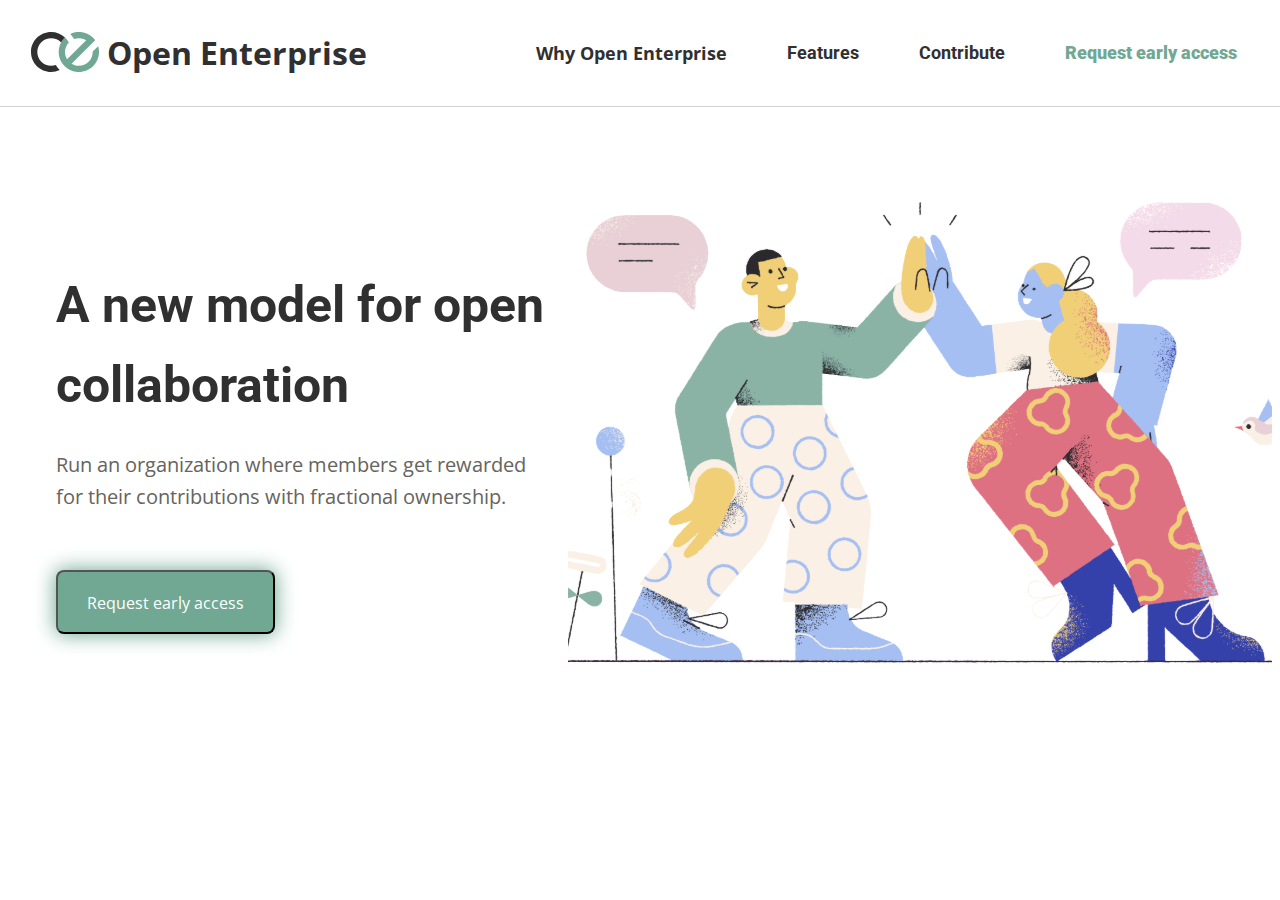
==== assets/index.html @ fc4c6888 "new chanced in style.cee" ====
<!DOCTYPE html>
<html lang="tr">
  <head>
    <meta charset="UTF-8" />
    <meta http-equiv="X-UA-Compatible" content="IE=edge" />
    <meta name="viewport" content="width=device-width, initial-scale=1.0" />
    <link rel="stylesheet" href="./style/global.css" />
    <title>Open Enterprise</title>
  </head>
  <body>
    <header>
      <div class="logo-content">
        <div class="logo">
          <img src="./image/icon/logo.svg" alt="logo" />
        </div>
        <div class="content">Open Enterprise</div>
      </div>
      <nav class="navbar">
        <ul>
          <li><a href="#" class="">Why Open Enterprise</a></li>
          <li><a href="#" class="">Features</a></li>
          <li><a href="#" class="">Contribute</a></li>
          <li><a href="#" class="">Request early access</a></li>
        </ul>
      </nav>
    </header>
    <main class="main">
      <div class="div-main">
        <section class="first-child">
          <div class="leftSection">
            <div class="title">A new model for open collaboration</div>
            <div class="description">
              Run an organization where members get rewarded for their
              contributions with fractional ownership.
            </div>
          </div>
        </section>
        <section class="last-child">
          <div class="imageSection">
            <img src="./image/about_image.svg" />
          </div>
        </section>
        <button type="submit" class="button">Request early access</button>
      </div>
    </main>
  </body>
</html>
---- assets/style/global.css ----
@import url("./reset.css");
@import url("./font.css");
@import url("./variable.css");
@import url("./style.css");
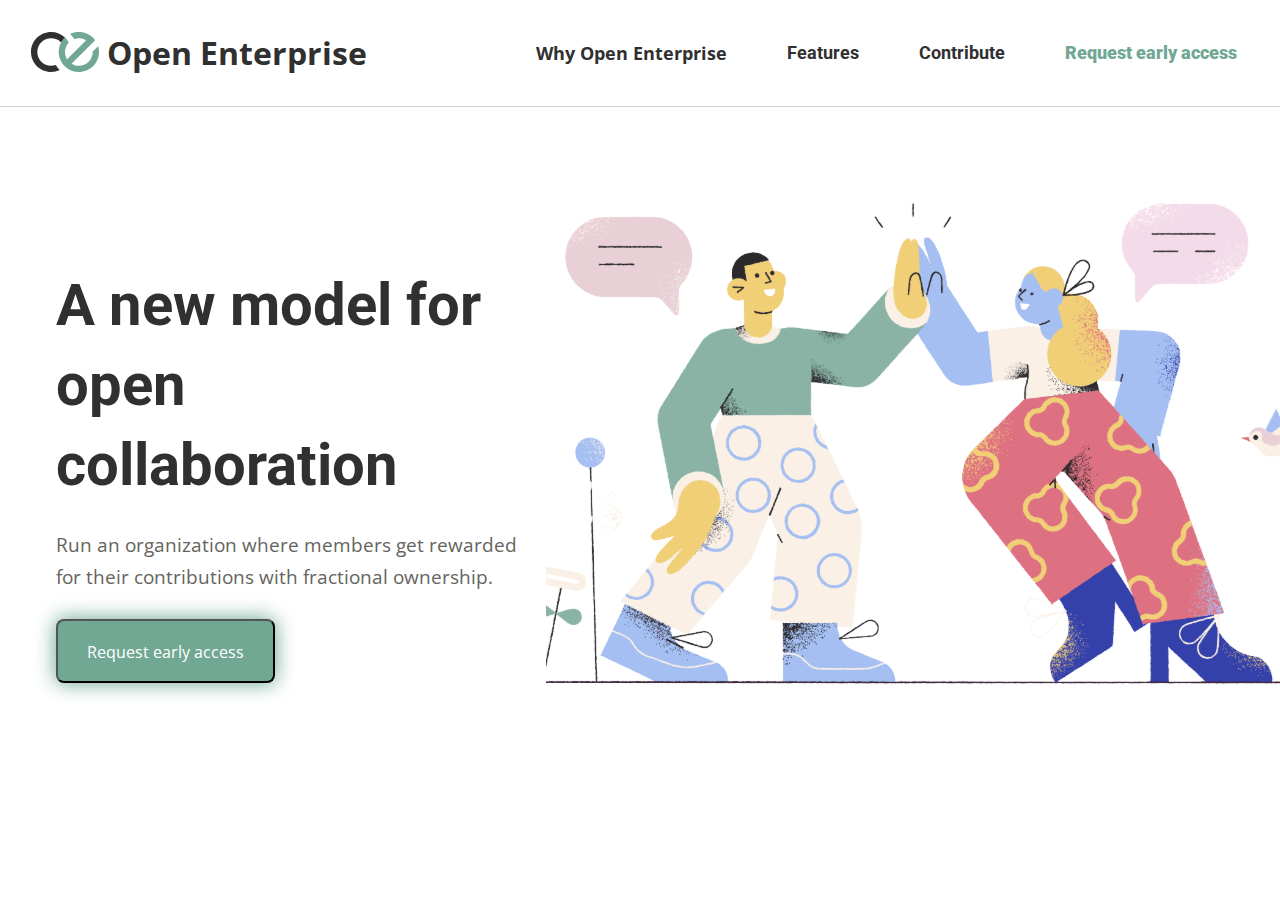
==== commit ccde3cf8: "index.html and style.css modified" ====
--- a/assets/index.html
+++ b/assets/index.html
@@ -40,8 +40,8 @@
             <img src="./image/about_image.svg" />
           </div>
         </section>
+      </div>
         <button type="submit" class="button">Request early access</button>
-      </div>
     </main>
   </body>
-</html>
+</html>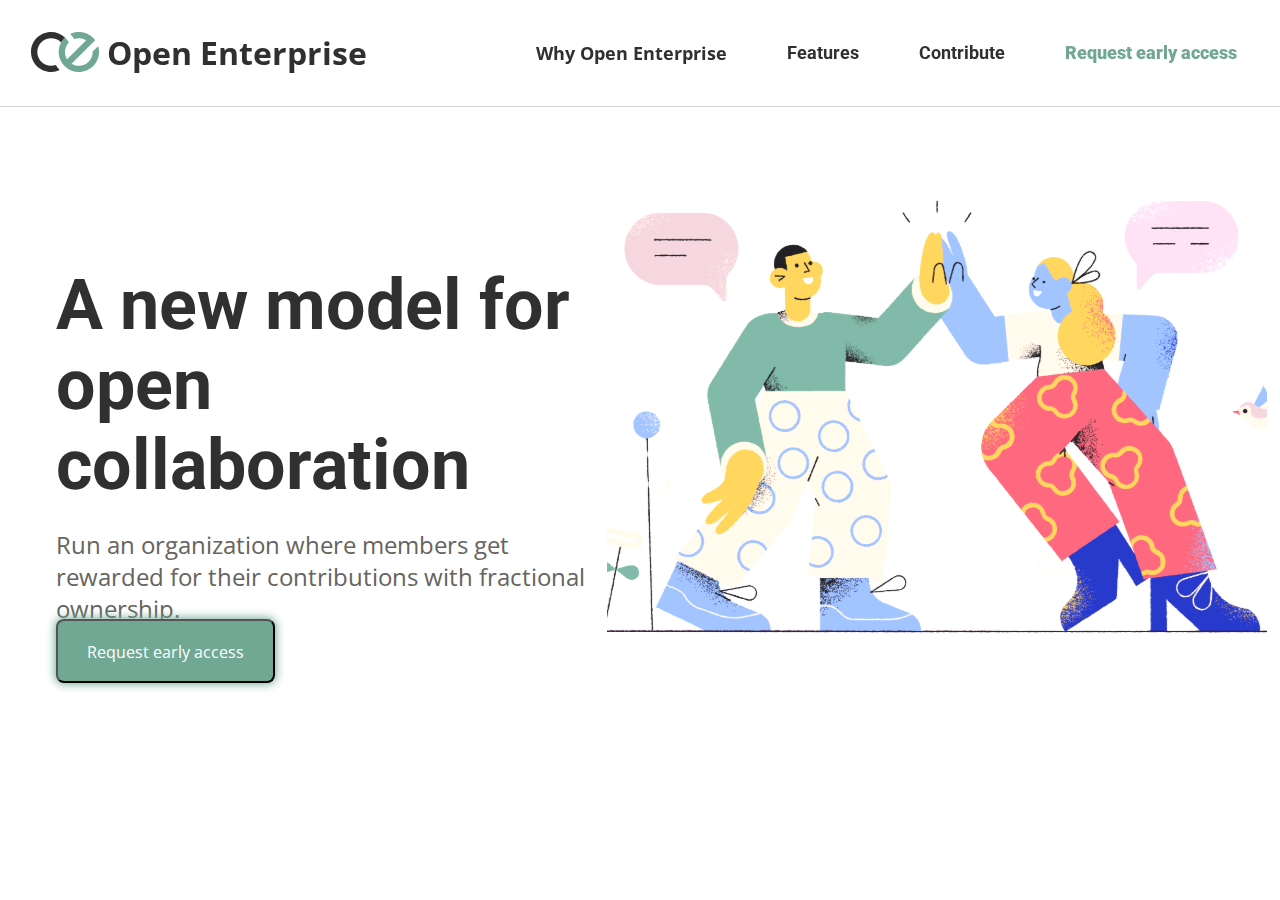
==== commit 034a3b21: "style css chanced" ====
--- a/assets/index.html
+++ b/assets/index.html
@@ -37,11 +37,11 @@
         </section>
         <section class="last-child">
           <div class="imageSection">
-            <img src="./image/about_image.svg" />
+            <img src="./image/icon/about_image.svg" />
           </div>
         </section>
       </div>
-        <button type="submit" class="button">Request early access</button>
+      <button type="submit" class="button">Request early access</button>
     </main>
   </body>
-</html>+</html>
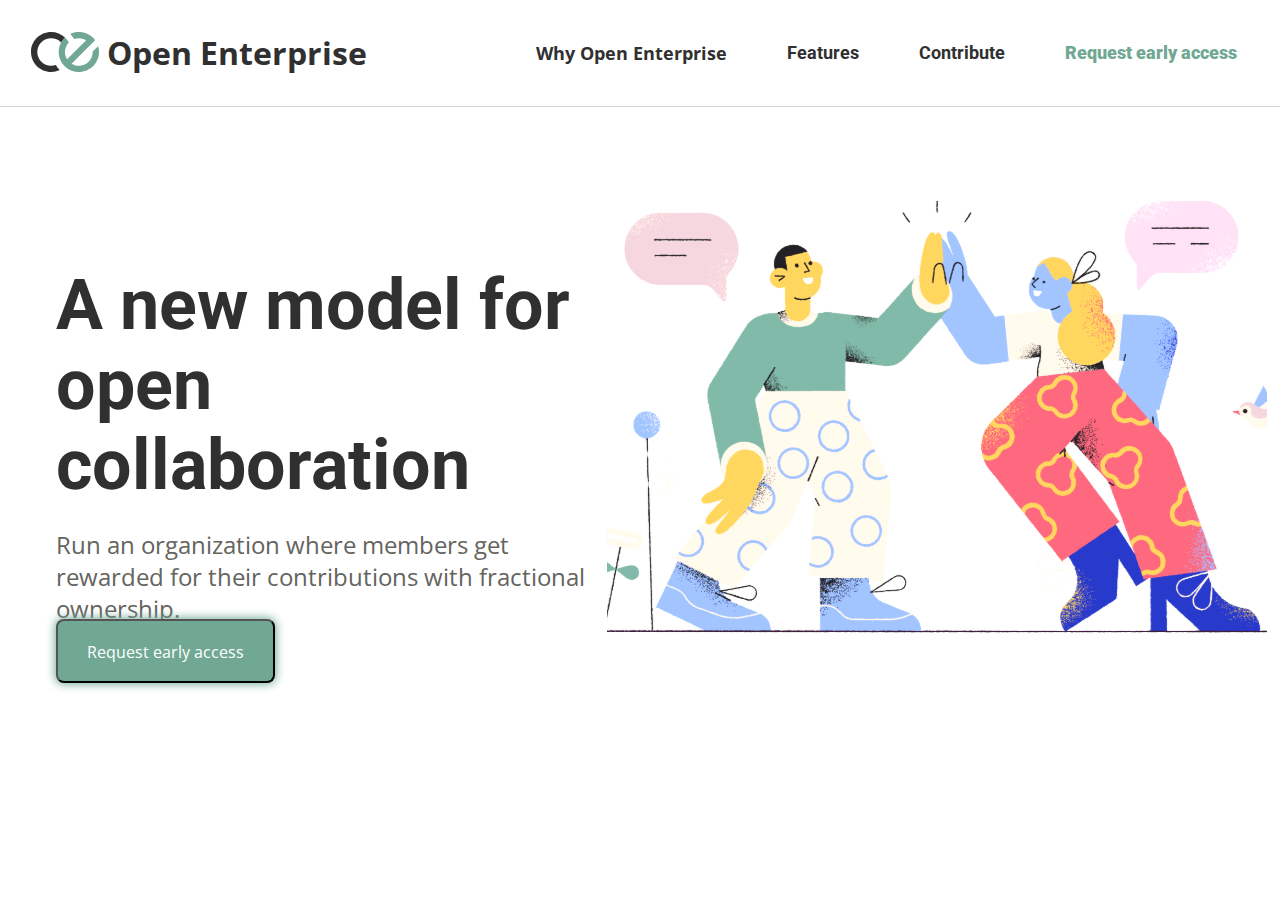
==== commit 5eead09f: "responsive dezign designed for mobile" ====
--- a/assets/index.html
+++ b/assets/index.html
@@ -11,7 +11,7 @@
     <header>
       <div class="logo-content">
         <div class="logo">
-          <img src="./image/icon/logo.svg" alt="logo" />
+          <img src="./image/logo.svg" alt="logo" />
         </div>
         <div class="content">Open Enterprise</div>
       </div>
@@ -22,6 +22,9 @@
           <li><a href="#" class="">Contribute</a></li>
           <li><a href="#" class="">Request early access</a></li>
         </ul>
+        <span>
+          <img class="hamburger-icon" src="./image/hamburger.svg" />
+        </span>
       </nav>
     </header>
     <main class="main">
@@ -37,7 +40,7 @@
         </section>
         <section class="last-child">
           <div class="imageSection">
-            <img src="./image/icon/about_image.svg" />
+            <img src="./image/about_image.svg" />
           </div>
         </section>
       </div>
--- a/assets/style/global.css
+++ b/assets/style/global.css
@@ -2,3 +2,4 @@
 @import url("./font.css");
 @import url("./variable.css");
 @import url("./style.css");
+@import url("./responsive.css");
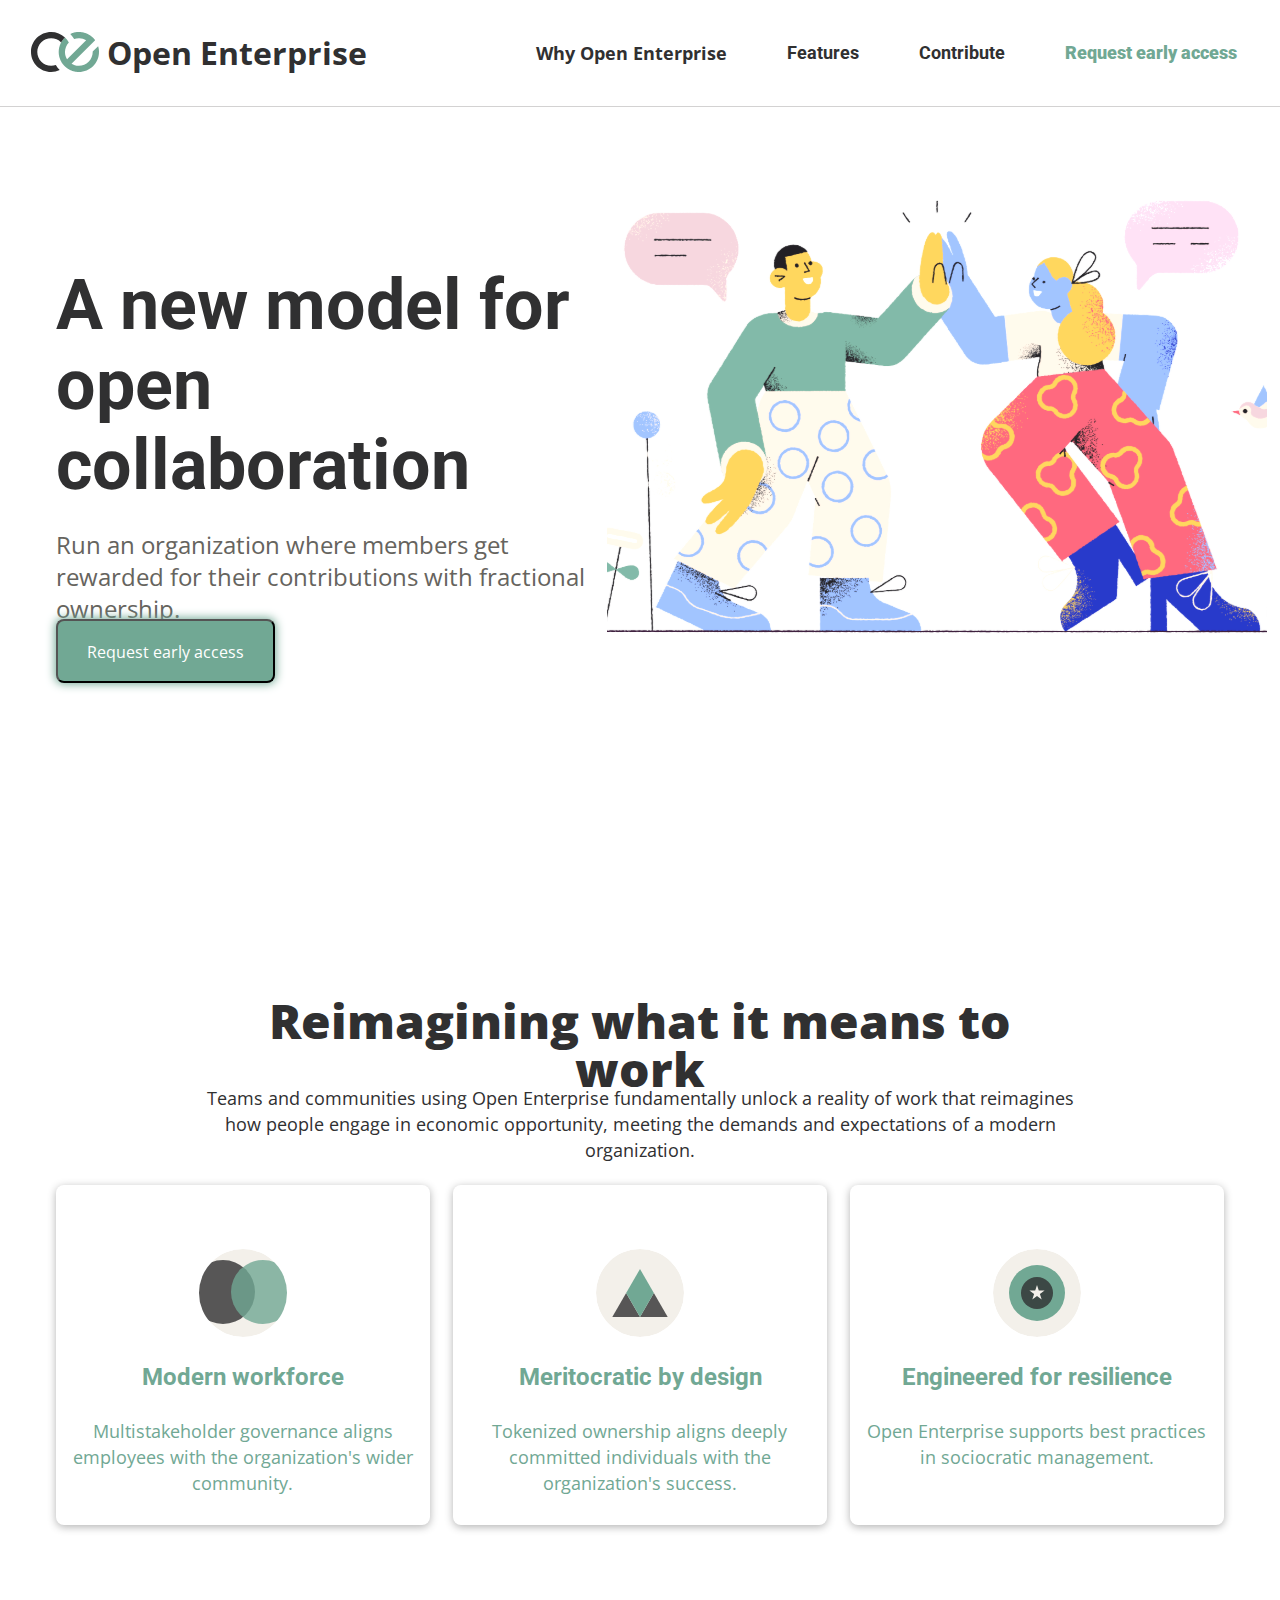
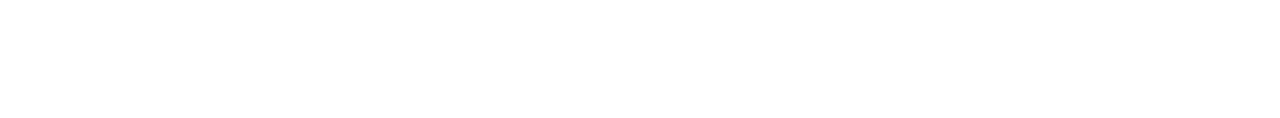
==== commit d4454c53: "two section added" ====
--- a/assets/index.html
+++ b/assets/index.html
@@ -1,5 +1,5 @@
 <!DOCTYPE html>
-<html lang="tr">
+<html lang="en">
   <head>
     <meta charset="UTF-8" />
     <meta http-equiv="X-UA-Compatible" content="IE=edge" />
@@ -17,10 +17,10 @@
       </div>
       <nav class="navbar">
         <ul>
-          <li><a href="#" class="">Why Open Enterprise</a></li>
-          <li><a href="#" class="">Features</a></li>
-          <li><a href="#" class="">Contribute</a></li>
-          <li><a href="#" class="">Request early access</a></li>
+          <li><a href="#">Why Open Enterprise</a></li>
+          <li><a href="#">Features</a></li>
+          <li><a href="#">Contribute</a></li>
+          <li><a href="#">Request early access</a></li>
         </ul>
         <span>
           <img class="hamburger-icon" src="./image/hamburger.svg" />
@@ -45,6 +45,55 @@
         </section>
       </div>
       <button type="submit" class="button">Request early access</button>
+      <section class="section1">
+        <div class="section1-title">
+          <p>Reimagining what it means to work</p>
+        </div>
+        <div class="section1-description">
+          <p>
+            Teams and communities using Open Enterprise fundamentally unlock a
+            reality of work that reimagines how people engage in economic
+            opportunity, meeting the demands and expectations of a modern
+            organization.
+          </p>
+        </div>
+      </section>
+      <section class="section2">
+        <div class="card-container">
+          <div class="ellipse-card">
+            <div class="card-image"><img src="./image/ellipse.svg" /></div>
+            <div class="card-title"><p>Modern workforce</p></div>
+            <div class="card-description">
+              <p>
+                Multistakeholder governance aligns employees with the
+                organization's wider community.
+              </p>
+            </div>
+          </div>
+
+          <div class="polygon-card">
+            <div class="card-image"><img src="./image/polygon.svg" /></div>
+            <div class="card-title"><p>Meritocratic by design</p></div>
+            <div class="card-description">
+              <p>
+                Tokenized ownership aligns deeply committed individuals with the
+                organization's success.
+              </p>
+            </div>
+          </div>
+
+          <div class="star-card">
+            <div class="card-image"><img src="./image/star.svg" /></div>
+            <div class="card-title"><p>Engineered for resilience</p></div>
+            <div class="card-description">
+              <p>
+                Open Enterprise supports best practices in sociocratic
+                management.
+              </p>
+            </div>
+          </div>
+        </div>
+      </section>
     </main>
   </body>
 </html>
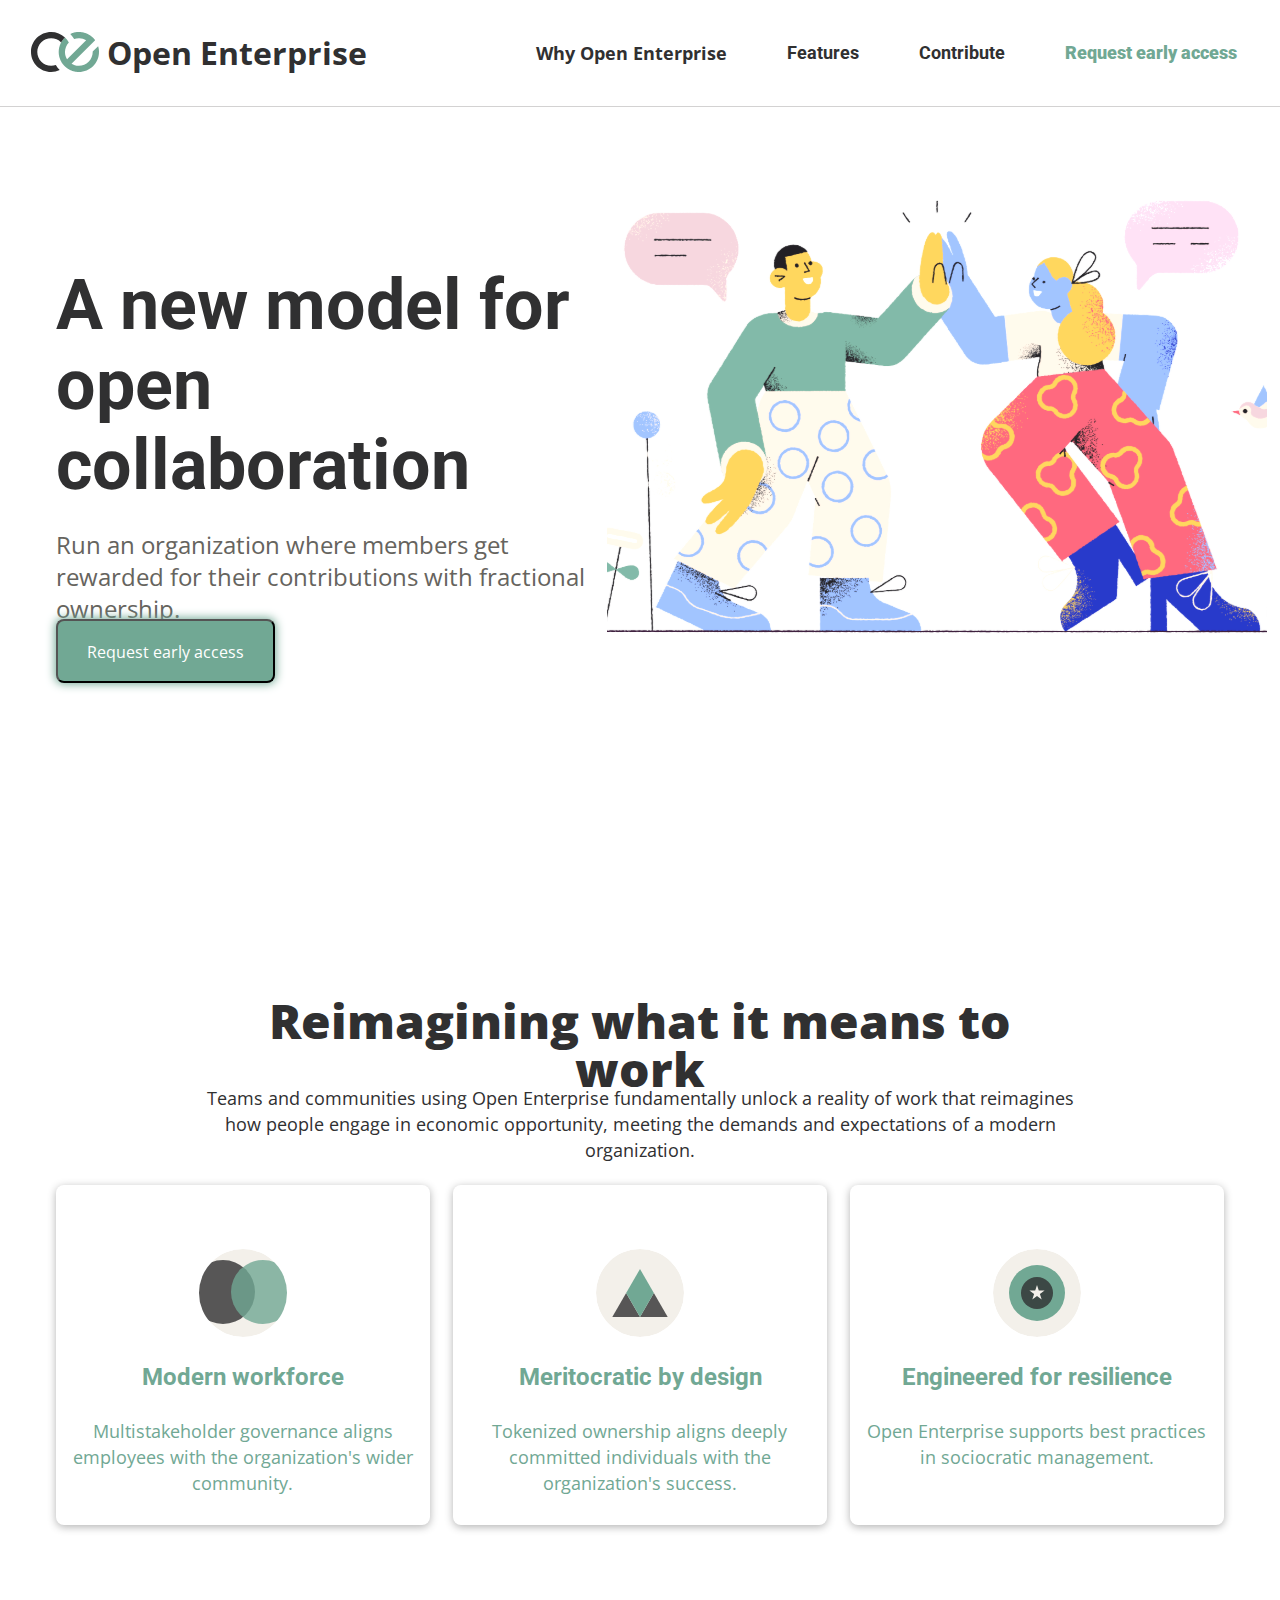
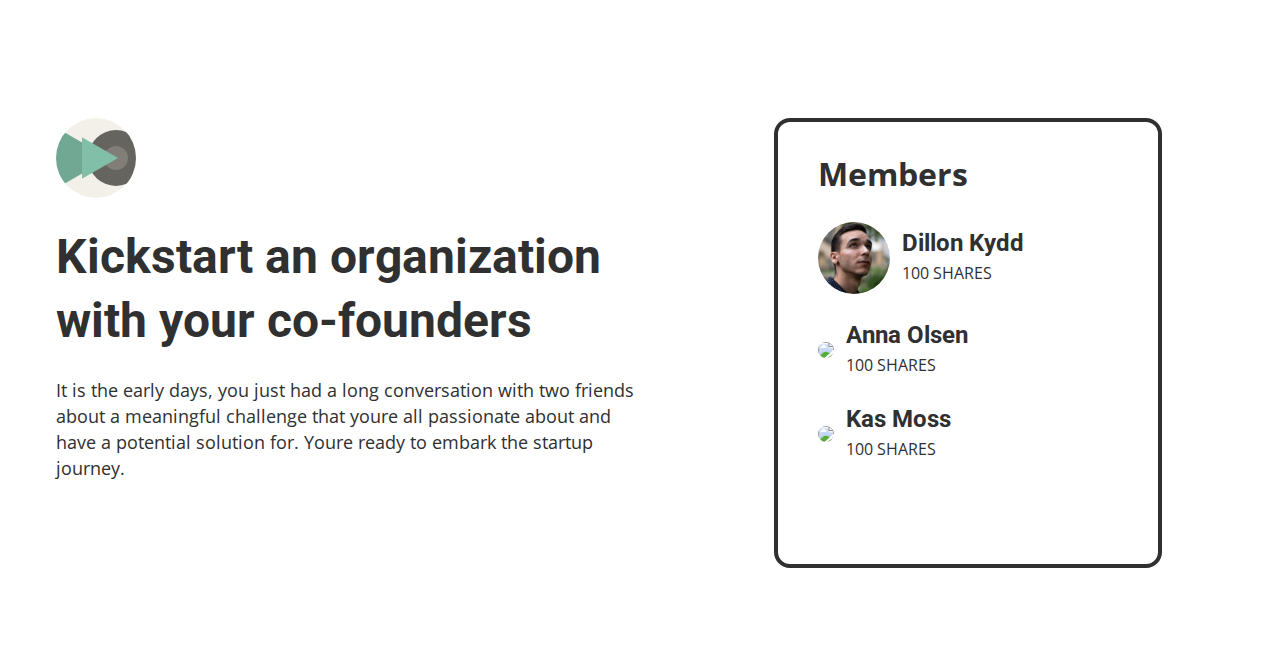
==== commit c75fac01: "new section added" ====
--- a/assets/index.html
+++ b/assets/index.html
@@ -94,6 +94,51 @@
           </div>
         </div>
       </section>
+      <section class="section3">
+        <div class="feature-info">
+          <div class="polygonelippse">
+            <img src="./image/polyagonellipse.svg" />
+          </div>
+          <div class="polell-title">
+            Kickstart an organization with your co-founders
+          </div>
+          <div class="polell-description">
+            It is the early days, you just had a long conversation with two
+            friends about a meaningful challenge that youre all passionate about
+            and have a potential solution for. Youre ready to embark the startup
+            journey.
+          </div>
+        </div>
+        <div class="members-widget">
+
+         <div class="members-title">Members</div>
+
+         <div class="Dillon">
+          <img src="./image/icon/Dillon.svg">
+          <div class="user-info">
+          <div class="user-name">Dillon Kydd</div>
+          <div class="user-shares">100 SHARES</div>
+          </div>
+         </div>
+
+         <div class="Anna">
+          <img src="./image/icon/Anna.svg">
+          <div class="user-info">
+          <div class="user-name">Anna Olsen</div>
+          <div class="user-shares">100 SHARES</div>
+          </div>
+         </div>
+
+         <div class="Kas">
+          <img src="./image/icon/Kas.svg">
+          <div class="user-info">
+          <div class="user-name">Kas Moss</div>
+          <div class="user-shares">100 SHARES</div>
+          </div>
+         </div>
+
+        </div>
+      </section>
     </main>
   </body>
 </html>
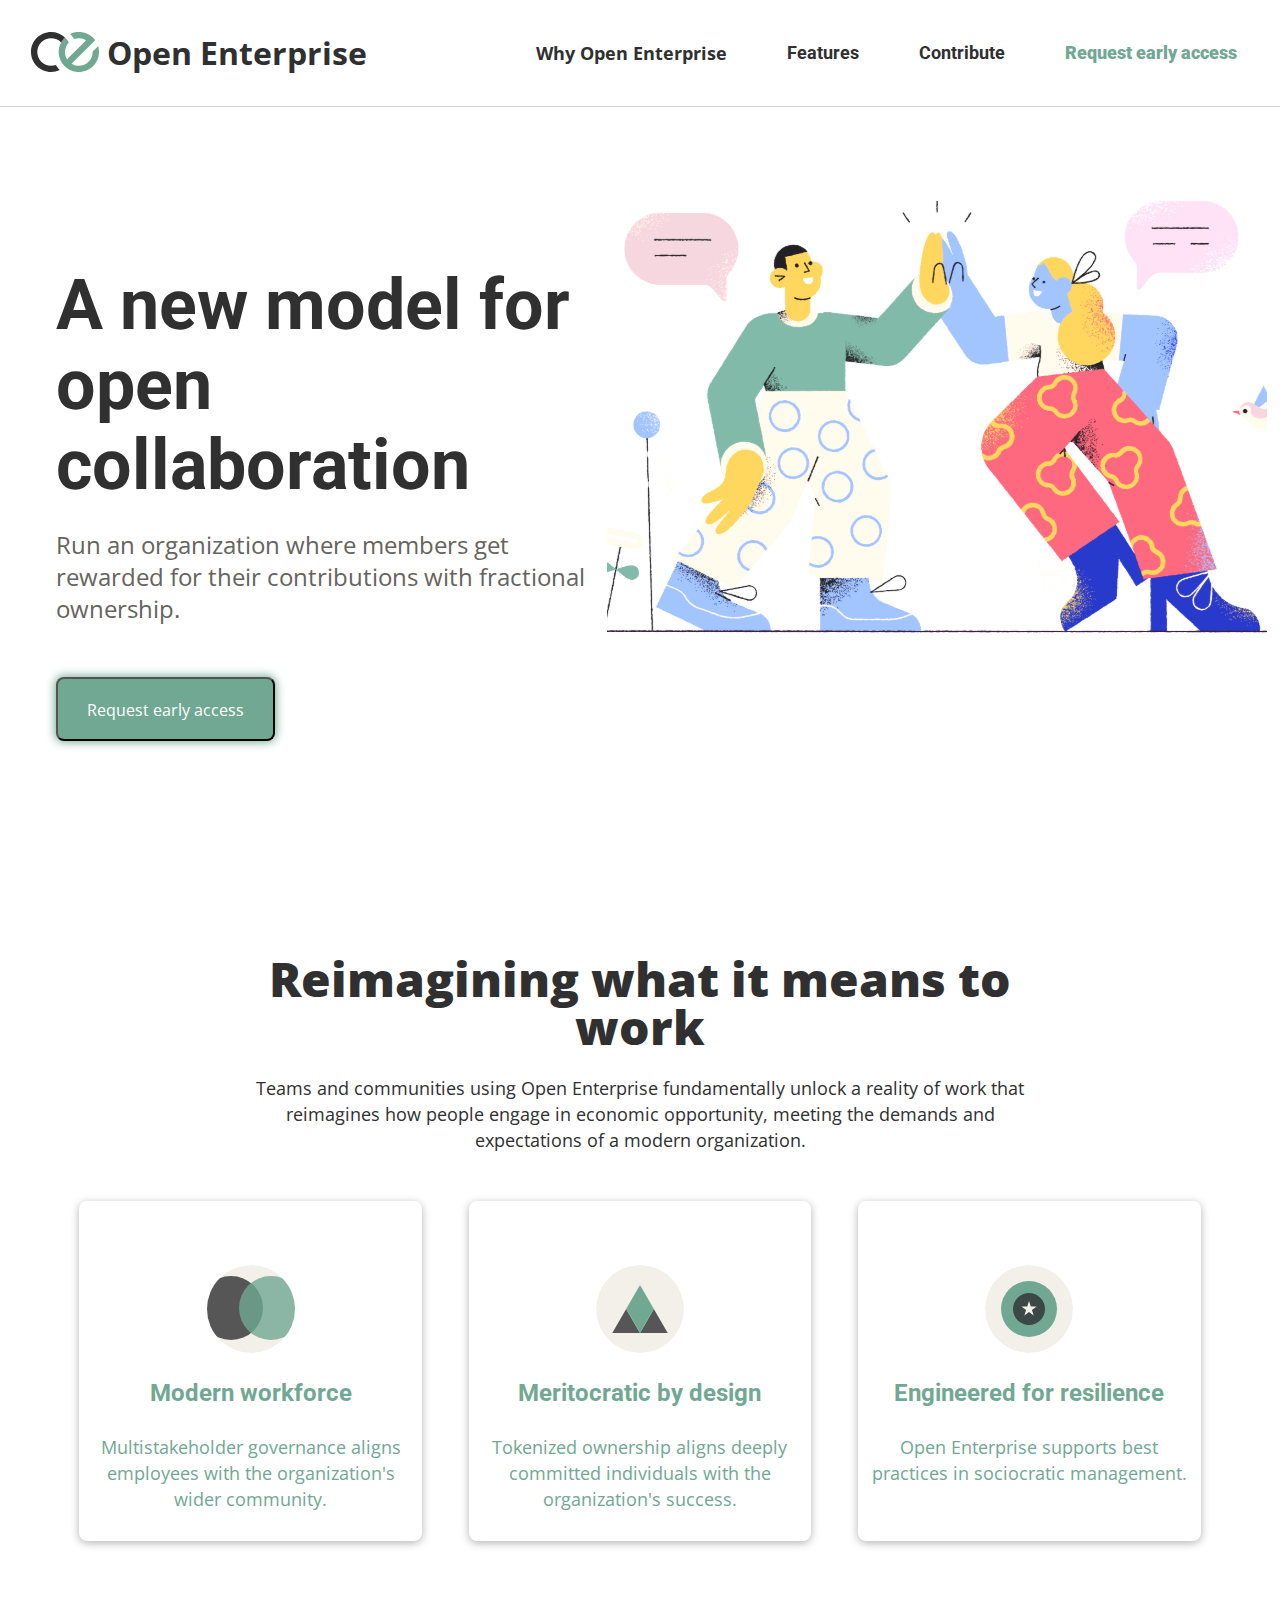
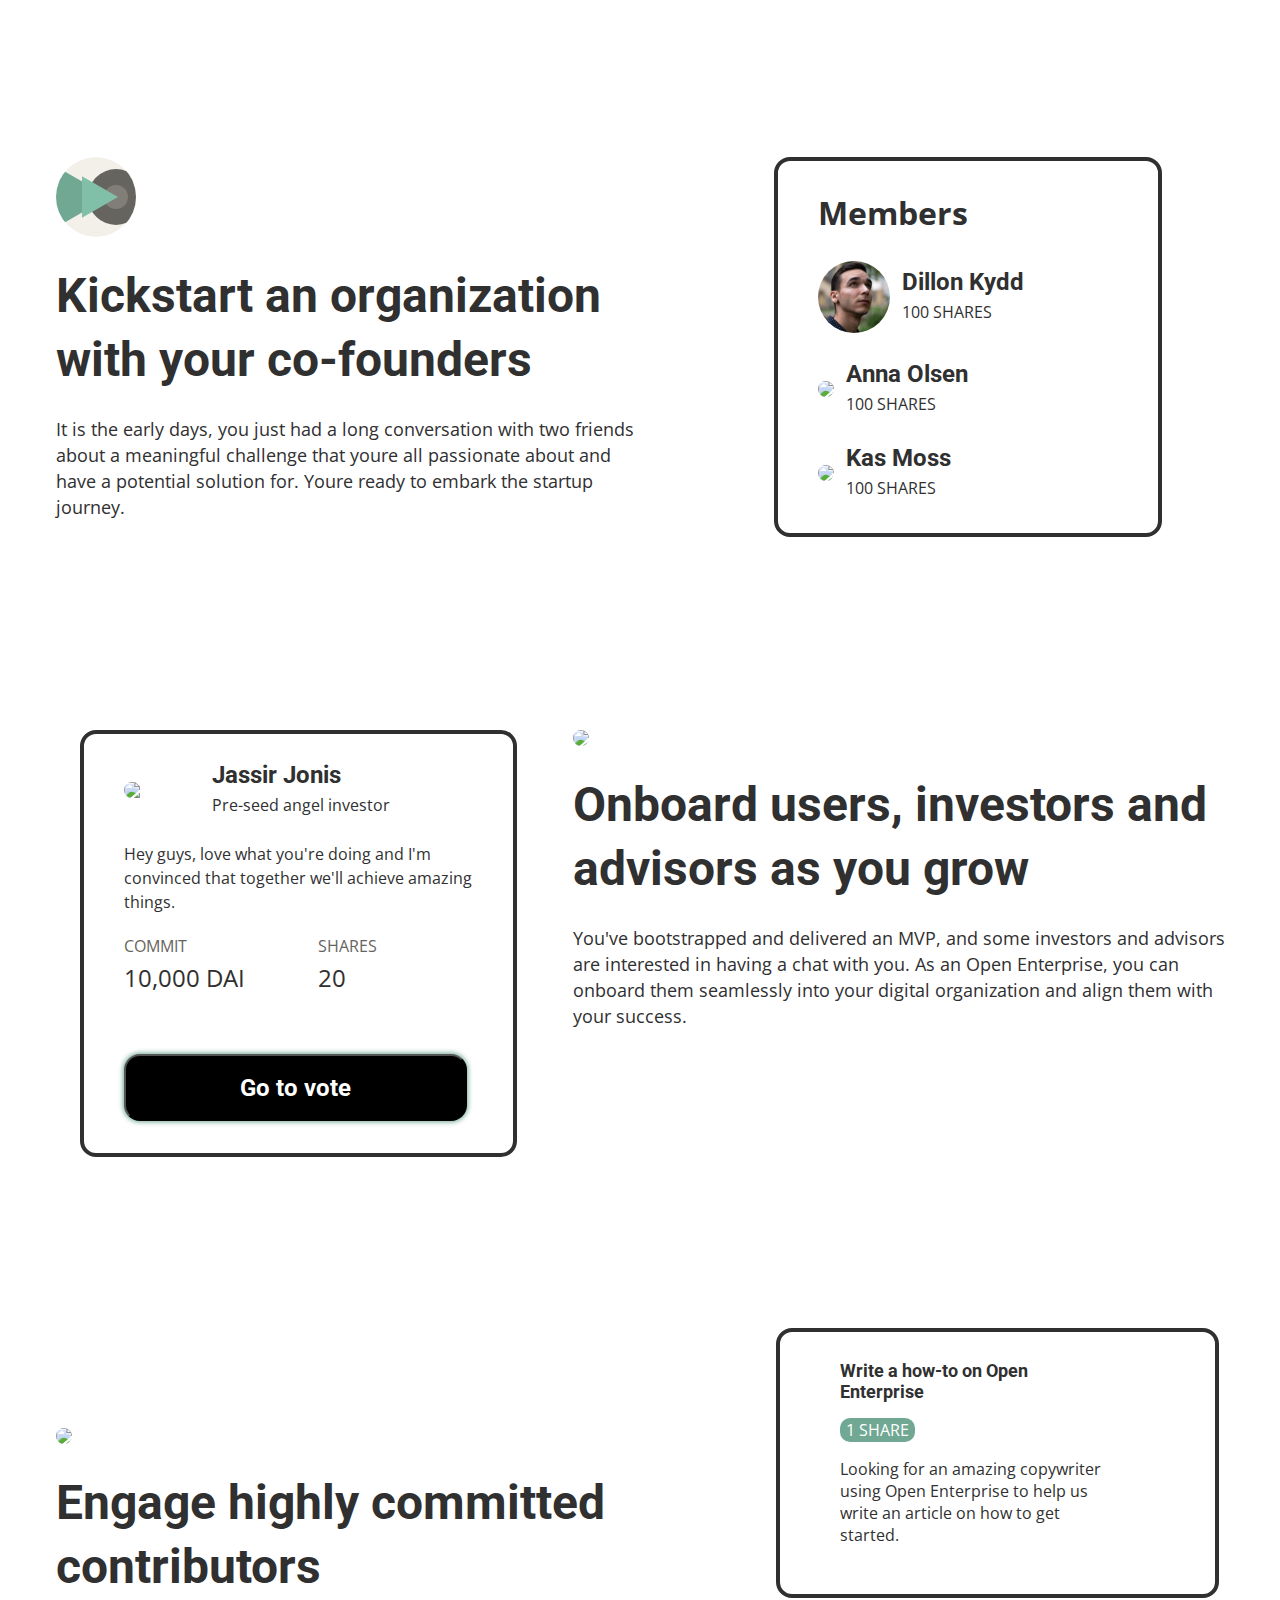
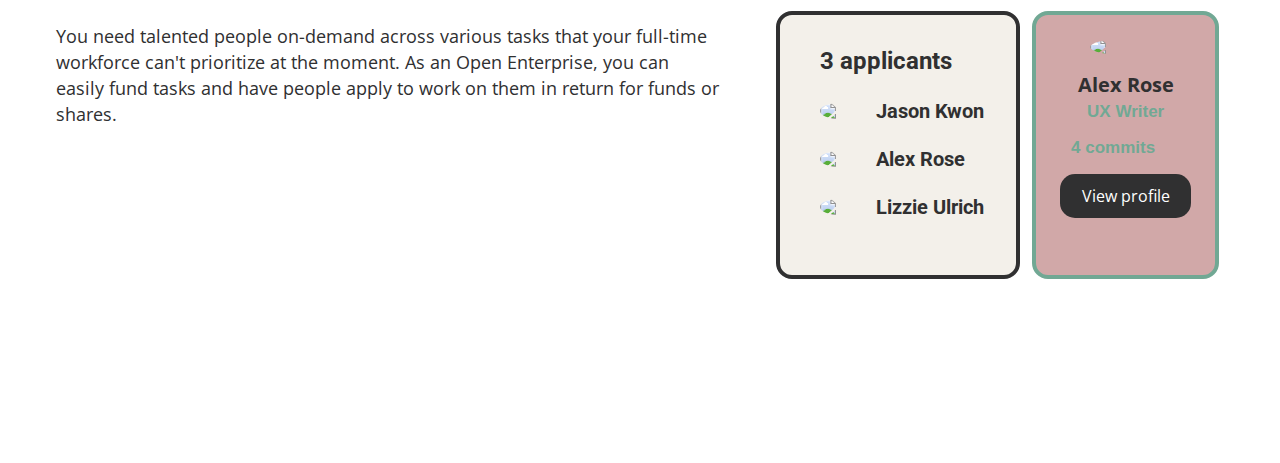
==== commit 80976255: "two section added" ====
--- a/assets/index.html
+++ b/assets/index.html
@@ -110,33 +110,137 @@
           </div>
         </div>
         <div class="members-widget">
-
-         <div class="members-title">Members</div>
-
-         <div class="Dillon">
-          <img src="./image/icon/Dillon.svg">
-          <div class="user-info">
-          <div class="user-name">Dillon Kydd</div>
-          <div class="user-shares">100 SHARES</div>
-          </div>
-         </div>
-
-         <div class="Anna">
-          <img src="./image/icon/Anna.svg">
-          <div class="user-info">
-          <div class="user-name">Anna Olsen</div>
-          <div class="user-shares">100 SHARES</div>
-          </div>
-         </div>
-
-         <div class="Kas">
-          <img src="./image/icon/Kas.svg">
-          <div class="user-info">
-          <div class="user-name">Kas Moss</div>
-          <div class="user-shares">100 SHARES</div>
-          </div>
-         </div>
-
+          <div class="members-title">Members</div>
+
+          <div class="Dillon">
+            <img src="./image/icon/Dillon.svg" />
+            <div class="user-info">
+              <div class="user-name">Dillon Kydd</div>
+              <div class="user-shares">100 SHARES</div>
+            </div>
+          </div>
+
+          <div class="Anna">
+            <img src="./image/icon/Anna.svg" />
+            <div class="user-info">
+              <div class="user-name">Anna Olsen</div>
+              <div class="user-shares">100 SHARES</div>
+            </div>
+          </div>
+
+          <div class="Kas">
+            <img src="./image/icon/Kas.svg" />
+            <div class="user-info">
+              <div class="user-name">Kas Moss</div>
+              <div class="user-shares">100 SHARES</div>
+            </div>
+          </div>
+        </div>
+      </section>
+
+      <section class="section4">
+        <div class="jassir-jonis members-widget">
+          <div class="jassir-jonis-top">
+            <img
+              class="jassir-jonis-image"
+              src="https://images.unsplash.com/profile-1614244806604-6d02d22b0cb9image?auto=format&fit=crop&w=150&h=150&q=60&crop=faces&bg=fff"
+            />
+            <div class="user-info">
+              <div class="user-name">Jassir Jonis</div>
+              <div class="user-shares">Pre-seed angel investor</div>
+            </div>
+          </div>
+          <div class="jassir-jonis-center">
+            Hey guys, love what you're doing and I'm convinced that together
+            we'll achieve amazing things.
+          </div>
+          <div class="jassir-jonis-bottom">
+            <div class="jonis-text">COMMIT</div>
+            <div class="jonis-text">SHARES</div>
+            <div class="jonis-count">10,000 DAI</div>
+            <div class="jonis-count">20</div>
+          </div>
+          <button class="jonis-button" type="button">Go to vote</button>
+        </div>
+        <div class="feature-info feature-info-sun">
+          <div class="polygonelippse polygonelippse-sun">
+            <img
+              src="https://solarsystem.nasa.gov/rails/active_storage/blobs/eyJfcmFpbHMiOnsibWVzc2FnZSI6IkJBaHBBdVlCIiwiZXhwIjpudWxsLCJwdXIiOiJibG9iX2lkIn19--7021cf9566f1da5ae25aa7821fdac4b74a1a048f/387_Halloween_Sun_2014_1000.jpg"
+            />
+          </div>
+          <div class="polell-title">
+            Onboard users, investors and advisors as you grow
+          </div>
+          <div class="polell-description">
+            You've bootstrapped and delivered an MVP, and some investors and
+            advisors are interested in having a chat with you. As an Open
+            Enterprise, you can onboard them seamlessly into your digital
+            organization and align them with your success.
+          </div>
+        </div>
+      </section>
+      <section class="section5">
+        <div class="feature-info feature-info-saturn">
+          <div class="polygonelippse polygonelippse-saturn">
+            <img
+              src="https://stsci-opo.org/STScI-01F4V1YSADTFN411NJEKPGX90K.jpg"
+            />
+          </div>
+          <div class="polell-title">Engage highly committed contributors</div>
+          <div class="polell-description">
+            You need talented people on-demand across various tasks that your
+            full-time workforce can't prioritize at the moment. As an Open
+            Enterprise, you can easily fund tasks and have people apply to work
+            on them in return for funds or shares.
+          </div>
+        </div>
+        <div class="alex-rose">
+          <div class="alex-rose-top">
+            <div class="top-title">Write a how-to on Open Enterprise</div>
+            <button class="share-button" type="button">1 SHARE</button>
+            <div class="top-description">
+              Looking for an amazing copywriter using Open Enterprise to help us
+              write an article on how to get started.
+            </div>
+          </div>
+          <div class="alex-rose-left">
+            <div class="left-title">3 applicants</div>
+            <div class="Kwon">
+              <img
+                class="applicants_3"
+                src="https://i.pinimg.com/474x/61/df/f6/61dff6c26fa2ee2a90cf5ffb41743002.jpg"
+              />
+              <div class="applicants-name">Jason Kwon</div>
+            </div>
+            <div class="Rose">
+              <img
+                class="applicants_3"
+                src="https://hips.hearstapps.com/hmg-prod.s3.amazonaws.com/images/gettyimages-524516154-1619095068.jpg?crop=1xw:0.681640625xh;center,top&resize=640:*"
+              />
+              <div class="applicants-name">Alex Rose</div>
+            </div>
+            <div class="Ulrich">
+              <img
+                class="applicants_3"
+                src="https://64.media.tumblr.com/f2035402e84551112a957d4219106d13/tumblr_ppxbp5T3Rl1vc8ncjo1_400.png"
+              />
+              <div class="applicants-name">Lizzie Ulrich</div>
+            </div>
+          </div>
+          <div class="alex-rose-right">
+            <div class="big-image-rose">
+              <img
+                class="alex_rose_image"
+                src="https://i.pinimg.com/474x/61/df/f6/61dff6c26fa2ee2a90cf5ffb41743002.jpg"
+              />
+            </div>
+            <div class="alex-info">
+              <h3>Alex Rose</h3>
+              <p>UX Writer</p>
+              <p class="writer">4 commits</p>
+            </div>
+            <button class="view-button" type="button">View profile</button>
+          </div>
         </div>
       </section>
     </main>
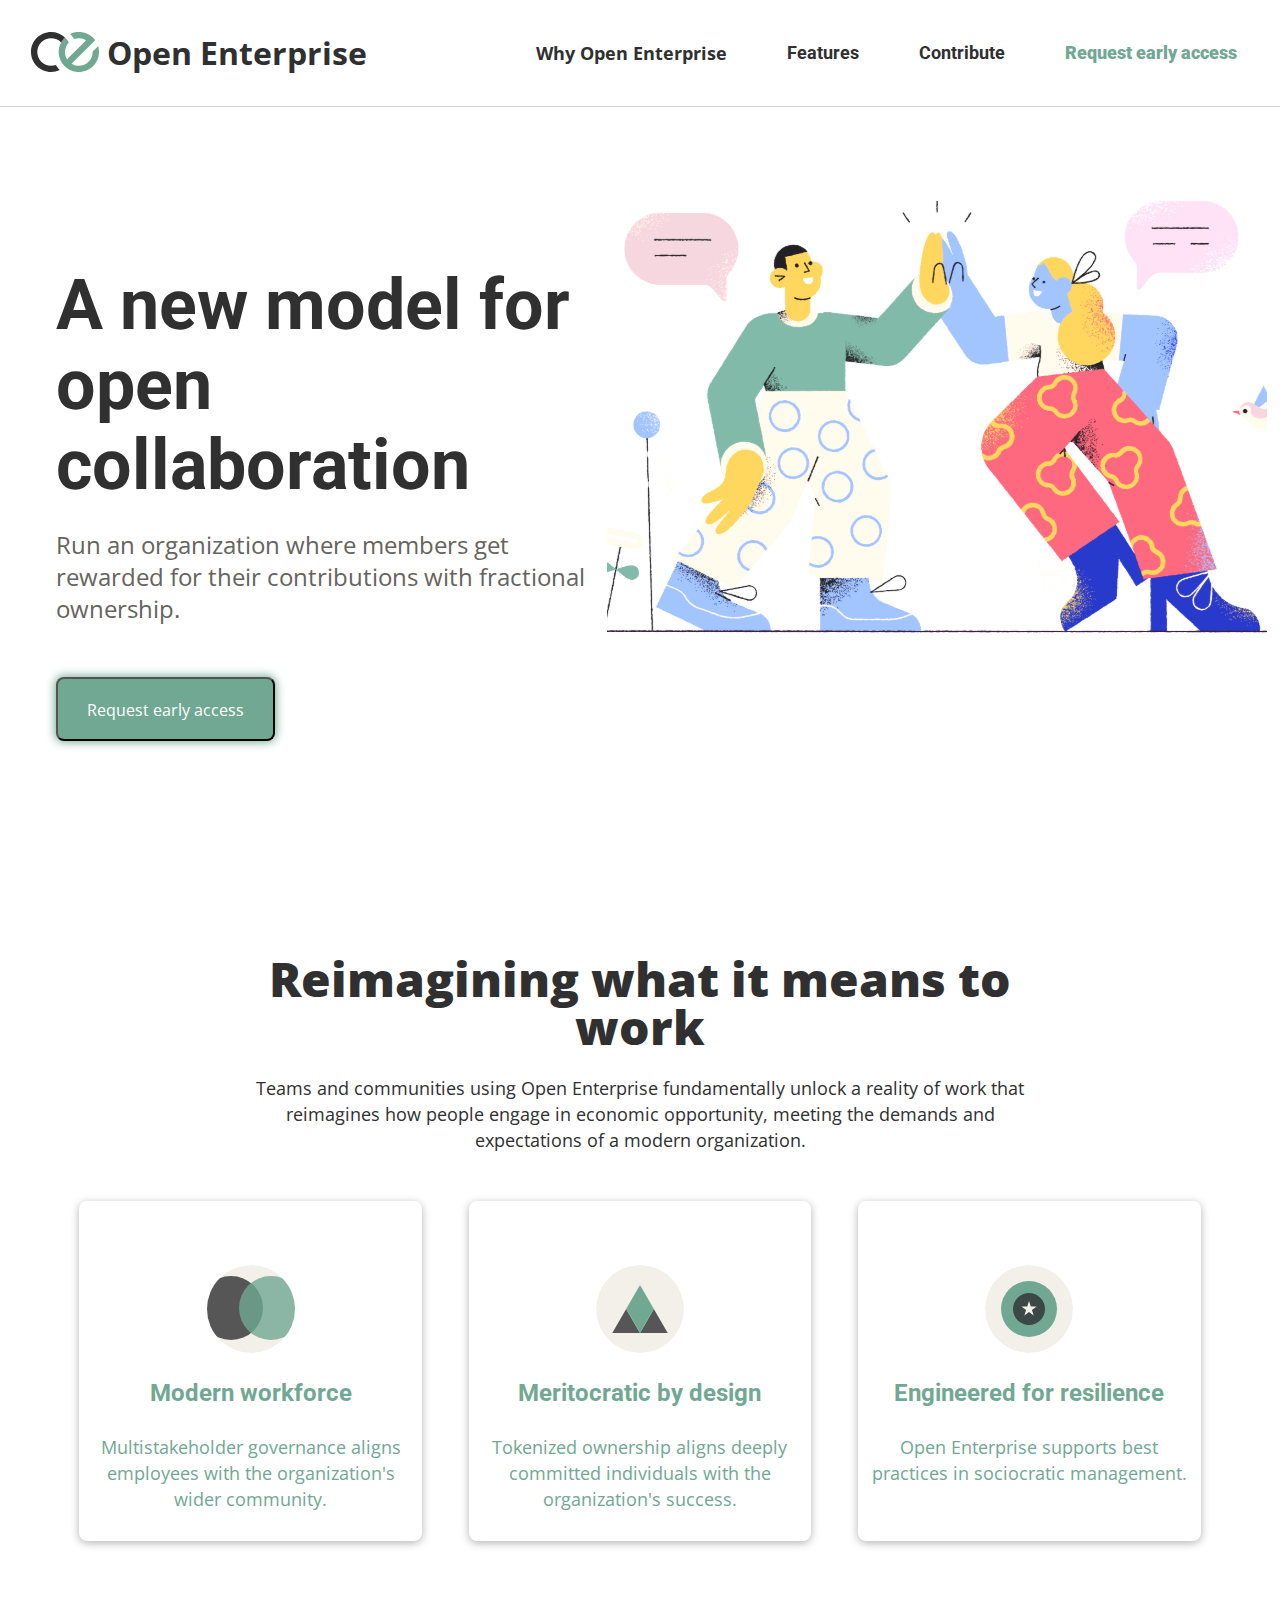
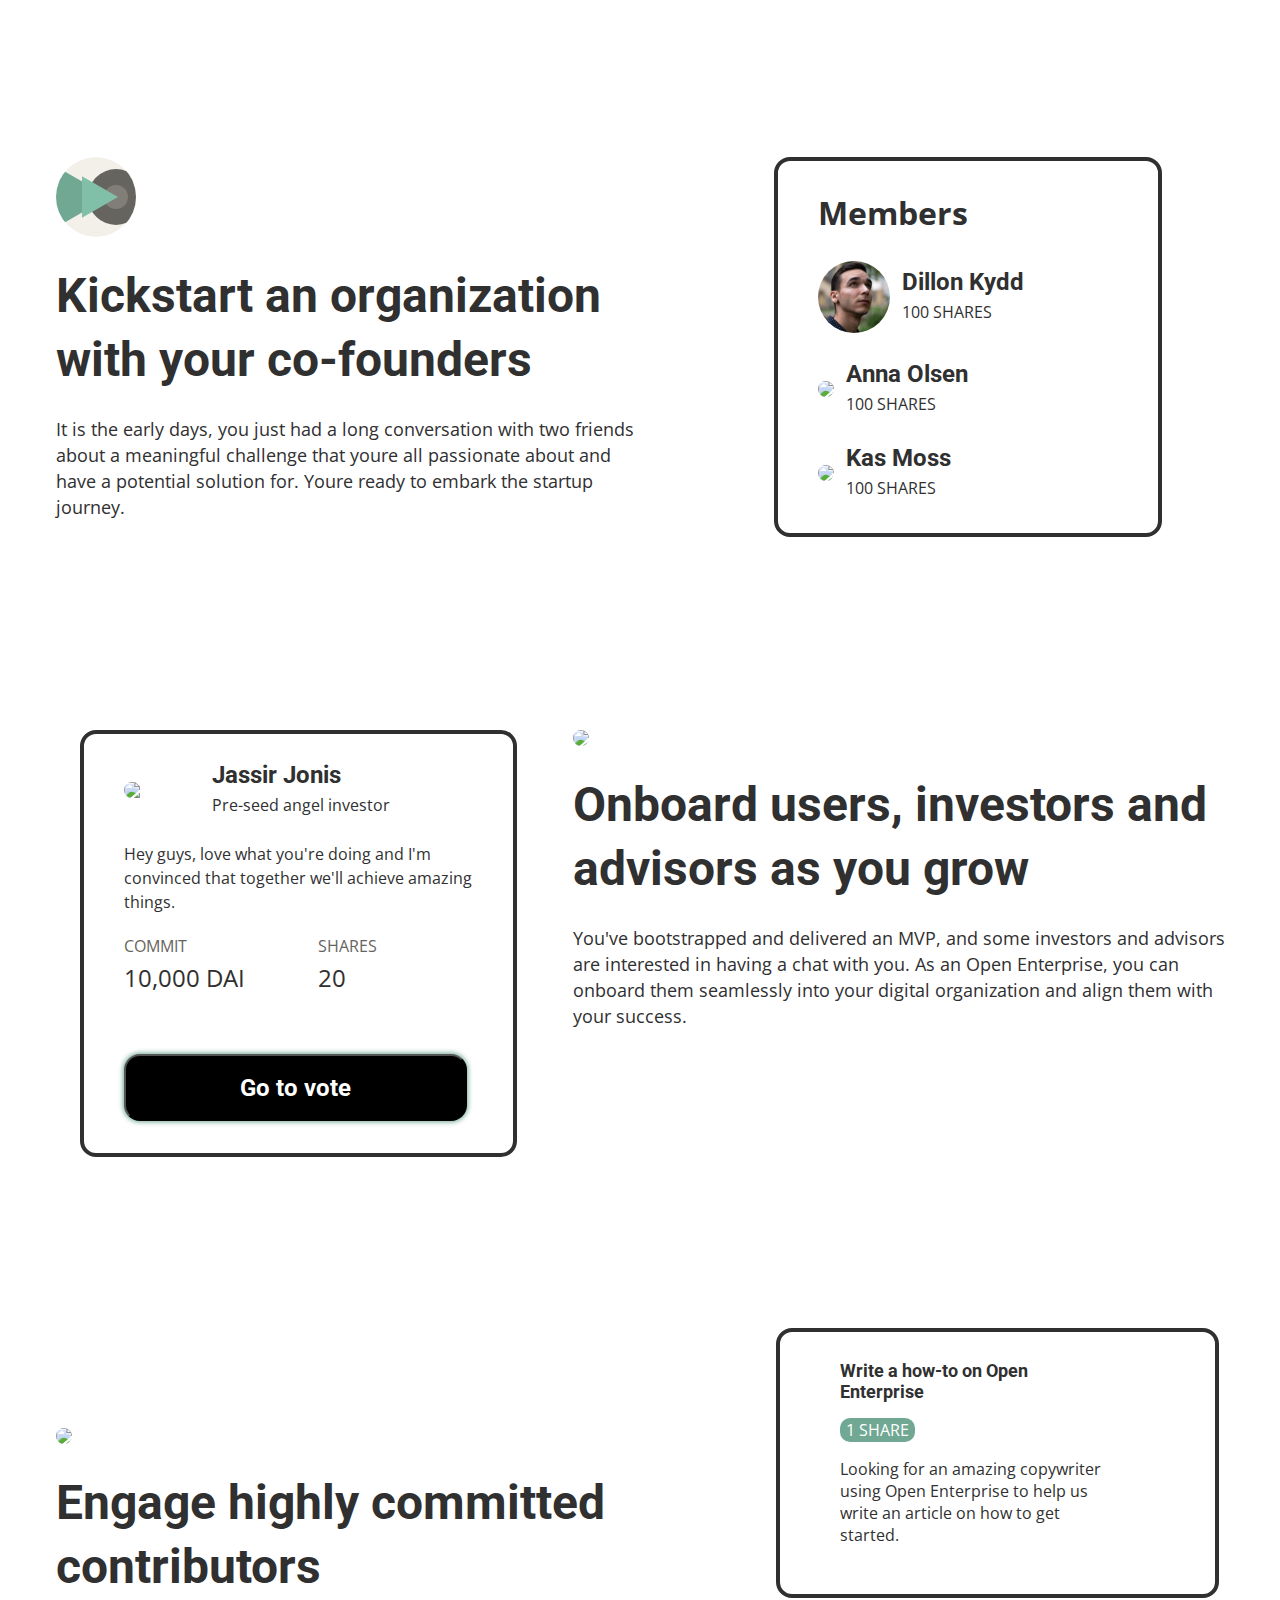
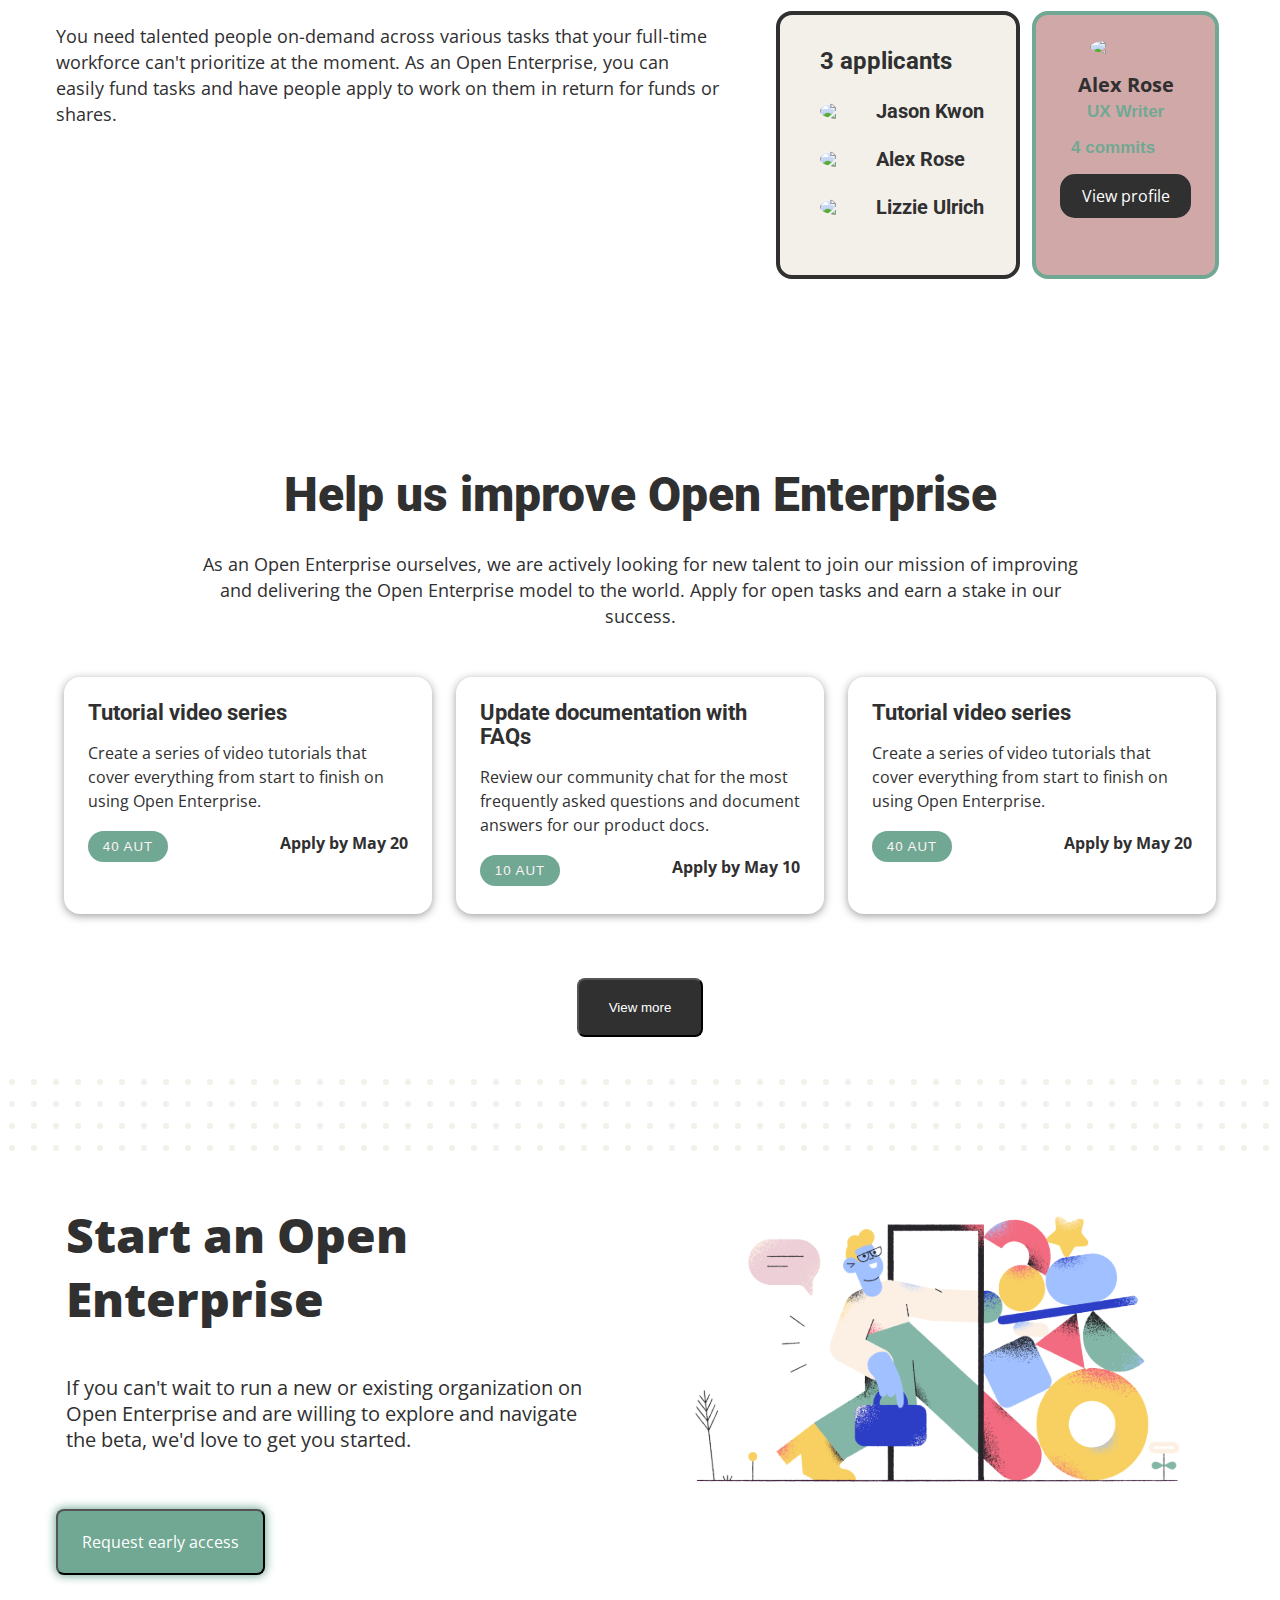
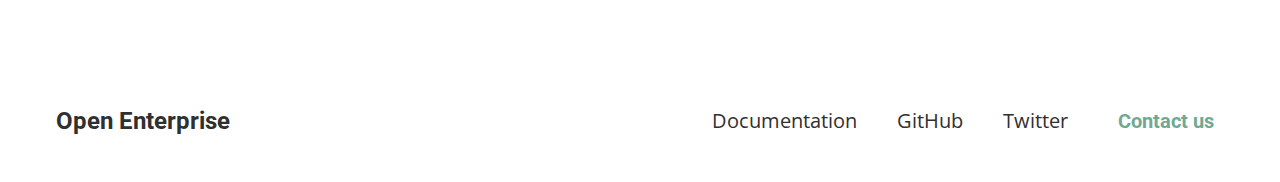
==== commit 5e0aea3a: "Project completed" ====
--- a/assets/index.html
+++ b/assets/index.html
@@ -29,7 +29,7 @@
     </header>
     <main class="main">
       <div class="div-main">
-        <section class="first-child">
+        <div class="first-child">
           <div class="leftSection">
             <div class="title">A new model for open collaboration</div>
             <div class="description">
@@ -37,12 +37,12 @@
               contributions with fractional ownership.
             </div>
           </div>
-        </section>
-        <section class="last-child">
+        </div>
+        <div class="last-child">
           <div class="imageSection">
             <img src="./image/about_image.svg" />
           </div>
-        </section>
+        </div>
       </div>
       <button type="submit" class="button">Request early access</button>
       <section class="section1">
@@ -243,6 +243,79 @@
           </div>
         </div>
       </section>
+      <section class="section6">
+        <div class="help-title">Help us improve Open Enterprise</div>
+        <div class="help-description">
+          As an Open Enterprise ourselves, we are actively looking for new
+          talent to join our mission of improving and delivering the Open
+          Enterprise model to the world. Apply for open tasks and earn a stake
+          in our success.
+        </div>
+        <div class="help-boxs">
+          <div class="tutorial-video">
+            <div class="boxs-title">Tutorial video series</div>
+            <div class="boxs-description">
+              Create a series of video tutorials that cover everything from
+              start to finish on using Open Enterprise.
+            </div>
+            <div class="boxs-button">
+              <button type="button">40 AUT</button>
+              <p>Apply by May 20</p>
+            </div>
+          </div>
+          <div class="updating">
+            <div class="boxs-title">Update documentation with FAQs</div>
+            <div class="boxs-description">
+              Review our community chat for the most frequently asked questions
+              and document answers for our product docs.
+            </div>
+            <div class="boxs-button">
+              <button type="button">10 AUT</button>
+              <p>Apply by May 10</p>
+            </div>
+          </div>
+          <div class="tutorial-video">
+            <div class="boxs-title">Tutorial video series</div>
+            <div class="boxs-description">
+              Create a series of video tutorials that cover everything from
+              start to finish on using Open Enterprise.
+            </div>
+            <div class="boxs-button">
+              <button type="button">40 AUT</button>
+              <p>Apply by May 20</p>
+            </div>
+          </div>
+        </div>
+        <button class="view-more" type="button">View more</button>
+      </section>
+      <div class="background"></div>
+      <section class="section7">
+        <div class="section7-container">
+          <div class="last-leftSection">
+            <div class="last-title">Start an Open Enterprise</div>
+            <div class="last-description">
+              If you can't wait to run a new or existing organization on Open
+              Enterprise and are willing to explore and navigate the beta, we'd
+              love to get you started.
+            </div>
+          </div>
+          <div class="last-imageSection">
+            <img src="./image/pablo-sign.svg" />
+          </div>
+        </div>
+        <button type="submit" class="last-button">Request early access</button>
+      </section>
+      <footer class="footer">
+        <div class="footer-left">Open Enterprise</div>
+        <div class="footer-right">
+          <ul class="footer-list">
+            <li><a href="#">Documentation</a></li>
+            <li><a href="#">GitHub</a></li>
+            <li><a href="#">Twitter</a></li>
+            <li><a href="#">Contact us</a></li>
+          </ul>
+        </div>
+      </footer>
     </main>
   </body>
 </html>
